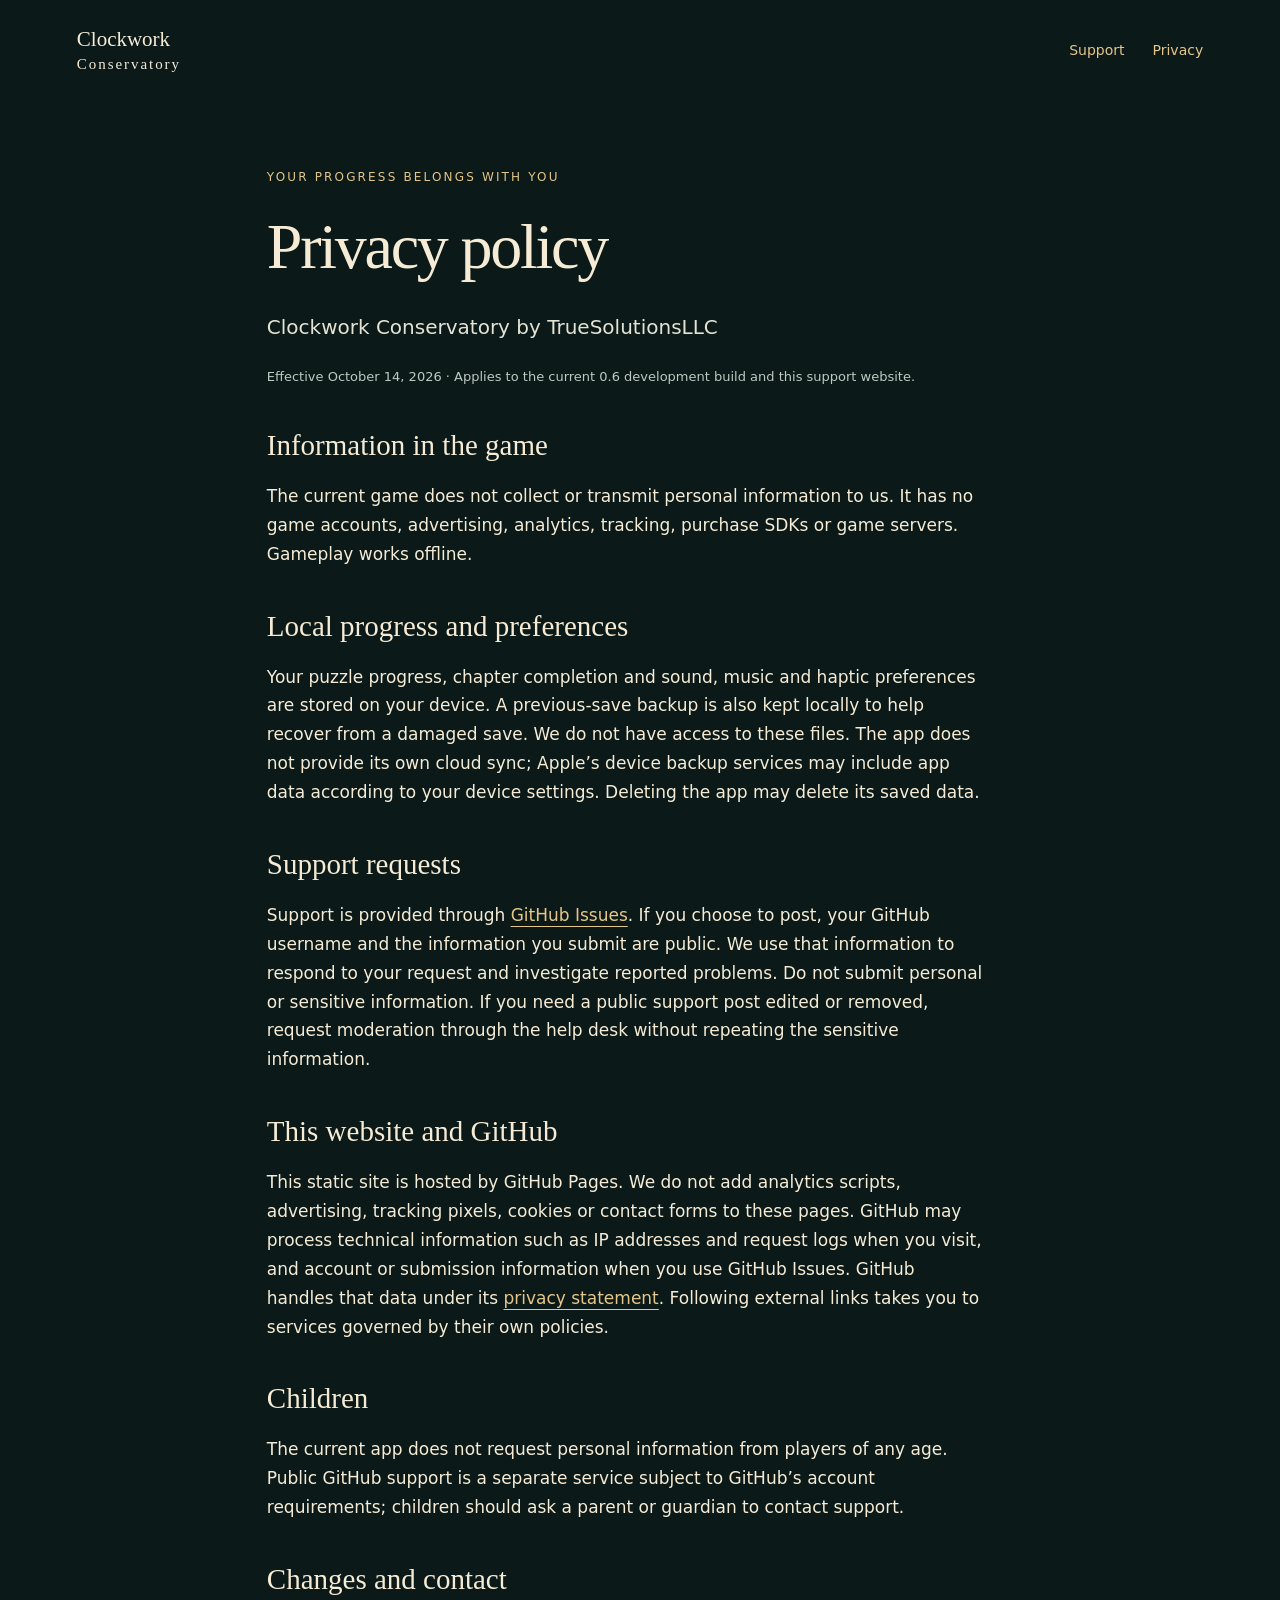
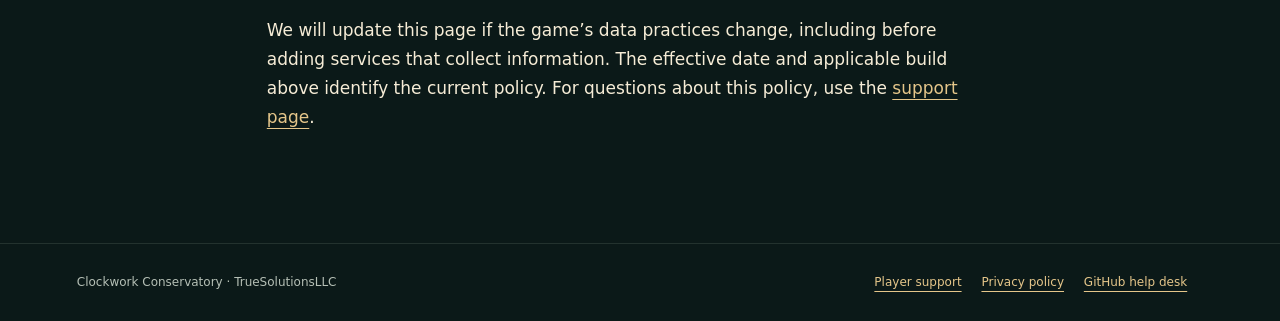
==== docs/privacy.html @ cb11ec89 "Publish Clockwork Conservatory support and privacy website" ====
<!doctype html>
<html lang="en"><head><meta charset="utf-8"><meta name="viewport" content="width=device-width, initial-scale=1"><meta name="description" content="Privacy policy — official Clockwork Conservatory information and player support."><meta name="theme-color" content="#0b1918"><title>Privacy policy | Clockwork Conservatory</title><link rel="canonical" href="https://truesolutionsllc.github.io/clockwork-conservatory-site/privacy.html"><link rel="stylesheet" href="styles.css"></head><body><a class="skip" href="#main">Skip to content</a><header><a class="brand" href="index.html">Clockwork<br><span>Conservatory</span></a><nav aria-label="Main"><a href="support.html">Support</a><a href="privacy.html">Privacy</a></nav></header><main id="main"><section class="page legal"><p class="eyebrow">Your progress belongs with you</p><h1>Privacy policy</h1><p class="intro">Clockwork Conservatory by TrueSolutionsLLC</p><p class="caption">Effective October 14, 2026 · Applies to the current 0.6 development build and this support website.</p><h2>Information in the game</h2><p>The current game does not collect or transmit personal information to us. It has no game accounts, advertising, analytics, tracking, purchase SDKs or game servers. Gameplay works offline.</p><h2>Local progress and preferences</h2><p>Your puzzle progress, chapter completion and sound, music and haptic preferences are stored on your device. A previous-save backup is also kept locally to help recover from a damaged save. We do not have access to these files. The app does not provide its own cloud sync; Apple’s device backup services may include app data according to your device settings. Deleting the app may delete its saved data.</p><h2>Support requests</h2><p>Support is provided through <a href="https://github.com/TrueSolutionsLLC/clockwork-conservatory-site/issues">GitHub Issues</a>. If you choose to post, your GitHub username and the information you submit are public. We use that information to respond to your request and investigate reported problems. Do not submit personal or sensitive information. If you need a public support post edited or removed, request moderation through the help desk without repeating the sensitive information.</p><h2>This website and GitHub</h2><p>This static site is hosted by GitHub Pages. We do not add analytics scripts, advertising, tracking pixels, cookies or contact forms to these pages. GitHub may process technical information such as IP addresses and request logs when you visit, and account or submission information when you use GitHub Issues. GitHub handles that data under its <a href="https://docs.github.com/en/site-policy/privacy-policies/github-general-privacy-statement">privacy statement</a>. Following external links takes you to services governed by their own policies.</p><h2>Children</h2><p>The current app does not request personal information from players of any age. Public GitHub support is a separate service subject to GitHub’s account requirements; children should ask a parent or guardian to contact support.</p><h2>Changes and contact</h2><p>We will update this page if the game’s data practices change, including before adding services that collect information. The effective date and applicable build above identify the current policy. For questions about this policy, use the <a href="support.html">support page</a>.</p></section></main><footer><p>Clockwork Conservatory · TrueSolutionsLLC</p><p><a href="support.html">Player support</a> <a href="privacy.html">Privacy policy</a> <a href="https://github.com/TrueSolutionsLLC/clockwork-conservatory-site/issues">GitHub help desk</a></p></footer></body></html>
---- docs/styles.css ----
*{box-sizing:border-box}html{color-scheme:dark}body{margin:0;background:#0b1918;color:#f6ecd6;font:17px/1.7 system-ui,-apple-system,sans-serif}a{color:#e5c68a;text-underline-offset:5px}a:hover{color:#fff}a:focus-visible,summary:focus-visible{outline:3px solid #f2ca73;outline-offset:6px}header,footer{max-width:1280px;margin:auto;padding:28px 6%;display:flex;align-items:center;justify-content:space-between;gap:24px}.brand{font-family:Georgia,serif;font-size:21px;line-height:1.1;text-decoration:none;color:#f6ecd6}.brand span{font-size:15px;letter-spacing:.13em}nav{display:flex;gap:28px}nav a{font-size:14px;text-decoration:none}.hero{position:relative;min-height:680px;display:flex;align-items:center;isolation:isolate;border-block:1px solid #ad986133}.hero-art{position:absolute;inset:0;z-index:-2;background:url(assets/observatory.jpg) center 45%/cover}.hero:after{content:"";position:absolute;inset:0;z-index:-1;background:linear-gradient(90deg,#071210f5 4%,#071210ce 40%,#07121018 100%)}.hero-copy{width:min(1280px,100%);margin:auto;padding:70px 6%;}.eyebrow{text-transform:uppercase;letter-spacing:.18em;font-size:12px;color:#e2c58a;margin:0 0 24px}h1,h2,h3{font-family:Georgia,serif;font-weight:400;line-height:1.1}h1{font-size:clamp(40px,6vw,76px);letter-spacing:-.035em;margin:0 0 28px}h2{font-size:clamp(28px,3vw,40px);margin:28px 0 20px}h3{font-size:26px;margin:16px 0}p{margin:0 0 22px}.intro{font-size:20px;max-width:580px;color:#e5e3d5}.status,.caption{font-size:13px;color:#bec9c1}.button{display:inline-block;padding:13px 24px;border:1px solid #d4b677;background:#e4c78c;color:#17201a;border-radius:4px;font-weight:650;text-decoration:none}.button:hover{background:#f4dfb7;color:#17201a}.secondary{display:inline-block;margin:14px 20px}.below{max-width:1280px;padding:70px 6%;margin:auto}.cards{display:grid;grid-template-columns:repeat(3,1fr);gap:32px;margin:38px 0}.cards article{border-top:1px solid #ad986155;padding-top:24px}.cards span{font-size:12px;letter-spacing:.1em;color:#d3ba82}.cards p{font-size:16px;color:#ccd3ca}.page{max-width:900px;margin:auto;padding:65px 6% 90px}.page h1{font-size:clamp(40px,6vw,64px)}.page h2{font-size:29px;margin-top:42px}.callout{border:1px solid #7e8c744f;border-radius:12px;background:#152624;padding:28px;margin:40px 0}.callout h2{margin-top:0}.callout .caption{margin:20px 0 0}details{border-bottom:1px solid #81948944;padding:22px 0}summary{cursor:pointer;font-size:18px;font-weight:600}details p{margin:16px 0 0;color:#ccd3ca}.legal p{max-width:720px}footer{border-top:1px solid #81948933;font-size:12px;color:#b5bfb5;flex-wrap:wrap}footer p{margin:0}footer a{margin-right:16px}.skip{position:absolute;left:12px;top:-100px;z-index:9;background:#0b1918;padding:12px}.skip:focus{top:12px}@media(max-width:650px){header{padding:22px 6%}nav{gap:18px}.hero{min-height:650px}.hero-copy{padding-block:65px}.hero:after{background:linear-gradient(90deg,#071210ef,#07121088)}.cards{grid-template-columns:1fr;gap:12px}.below{padding-block:48px}.page{padding-top:40px}.callout{padding:22px}.button{max-width:100%;overflow-wrap:anywhere}footer{align-items:flex-start;flex-direction:column}}
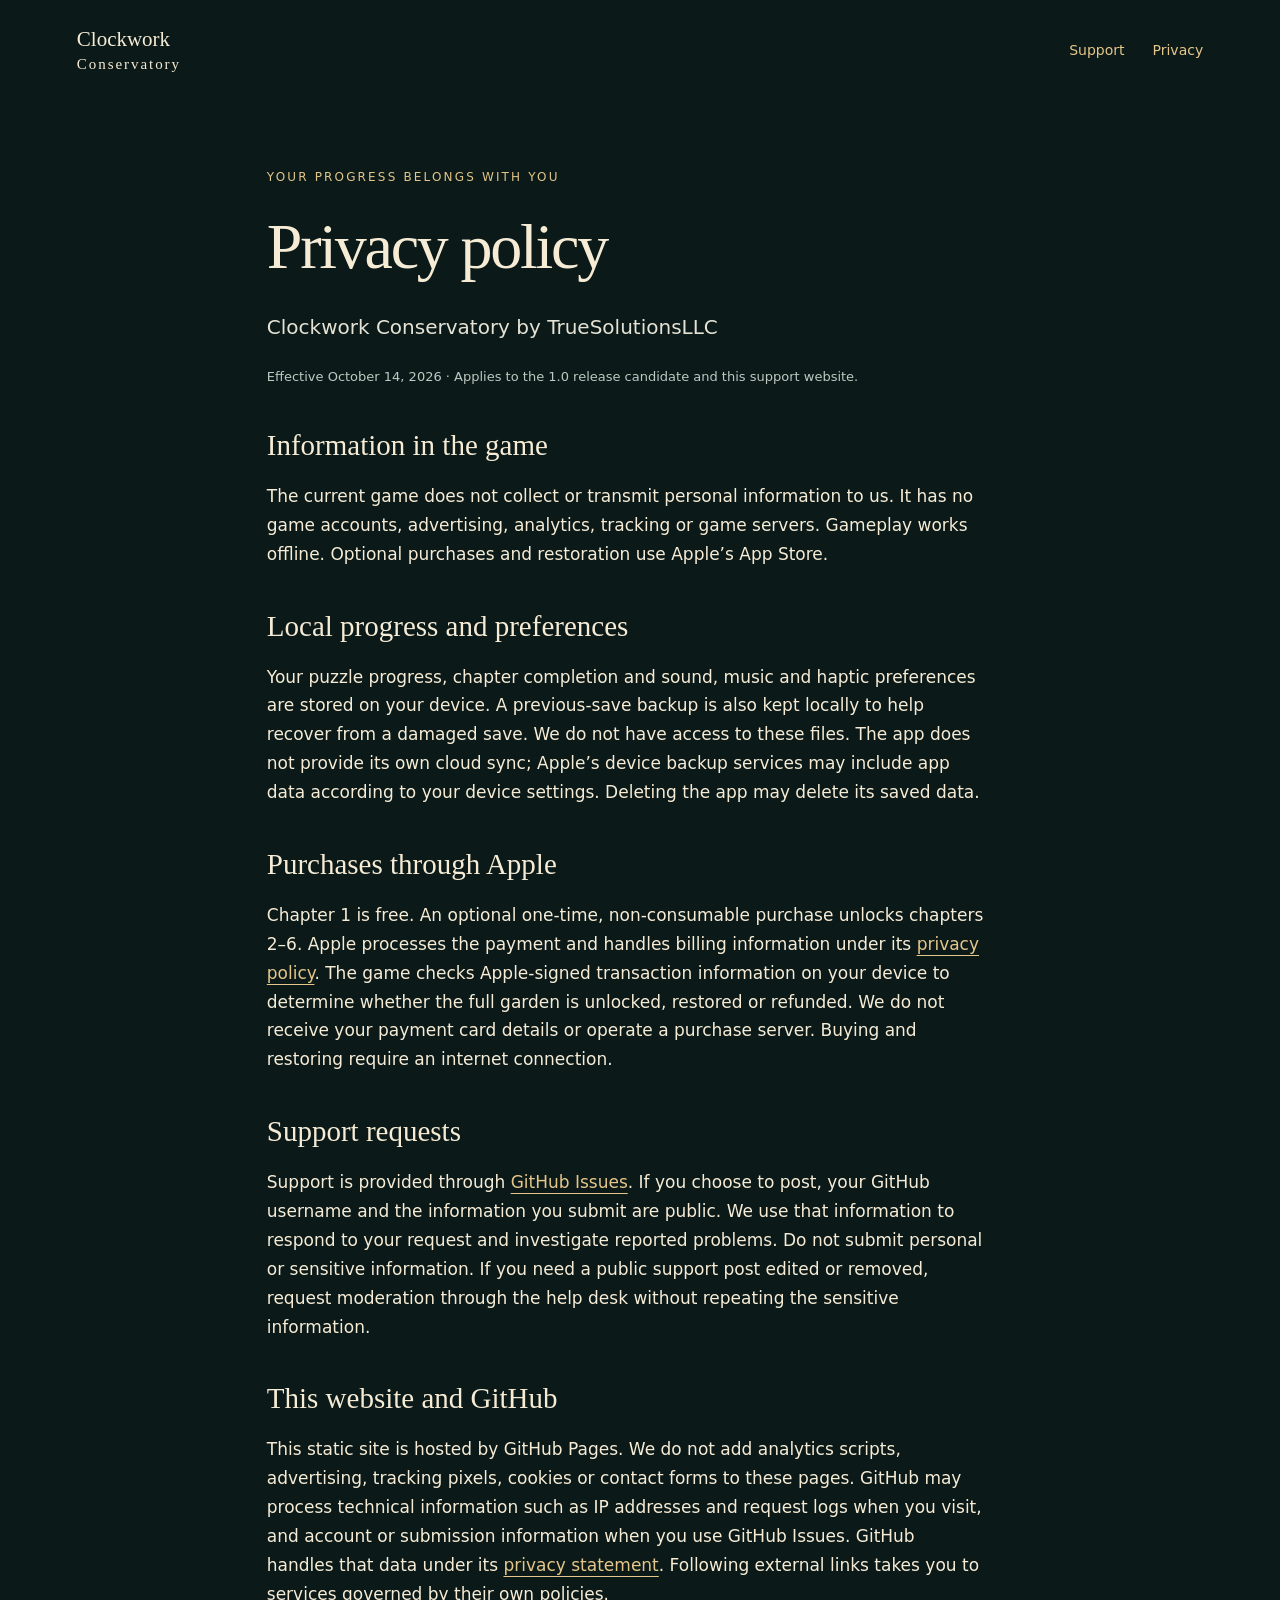
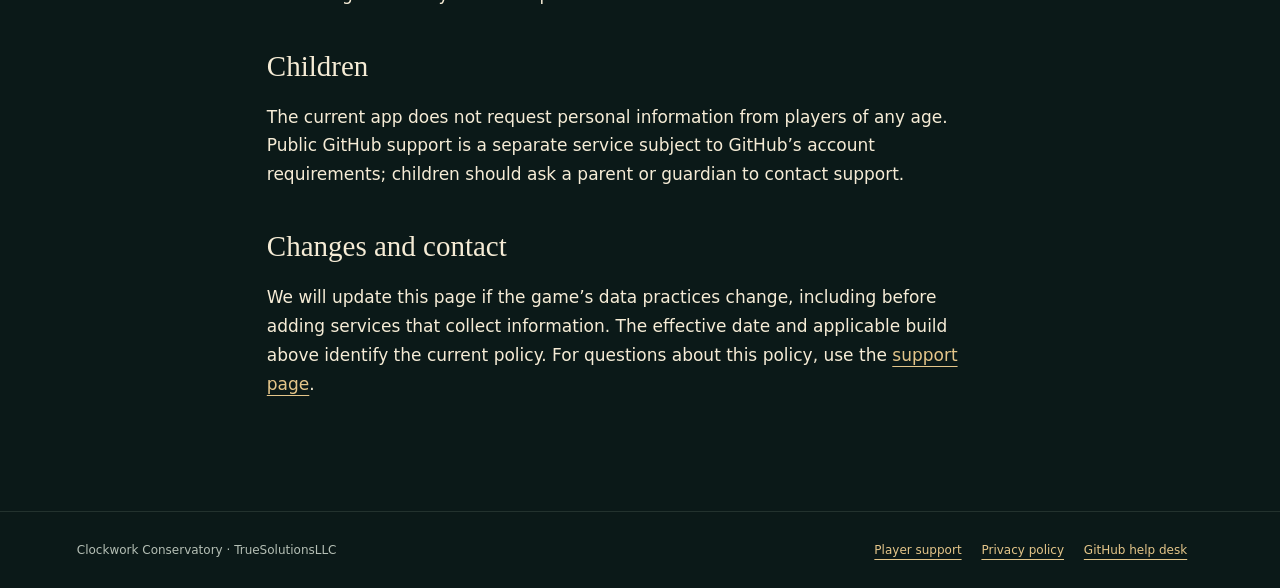
==== commit 7c0c4b36: "Document optional one-time unlock and Apple purchase privacy" ====
--- a/docs/privacy.html
+++ b/docs/privacy.html
@@ -1,2 +1,2 @@
 <!doctype html>
-<html lang="en"><head><meta charset="utf-8"><meta name="viewport" content="width=device-width, initial-scale=1"><meta name="description" content="Privacy policy — official Clockwork Conservatory information and player support."><meta name="theme-color" content="#0b1918"><title>Privacy policy | Clockwork Conservatory</title><link rel="canonical" href="https://truesolutionsllc.github.io/clockwork-conservatory-site/privacy.html"><link rel="stylesheet" href="styles.css"></head><body><a class="skip" href="#main">Skip to content</a><header><a class="brand" href="index.html">Clockwork<br><span>Conservatory</span></a><nav aria-label="Main"><a href="support.html">Support</a><a href="privacy.html">Privacy</a></nav></header><main id="main"><section class="page legal"><p class="eyebrow">Your progress belongs with you</p><h1>Privacy policy</h1><p class="intro">Clockwork Conservatory by TrueSolutionsLLC</p><p class="caption">Effective October 14, 2026 · Applies to the current 0.6 development build and this support website.</p><h2>Information in the game</h2><p>The current game does not collect or transmit personal information to us. It has no game accounts, advertising, analytics, tracking, purchase SDKs or game servers. Gameplay works offline.</p><h2>Local progress and preferences</h2><p>Your puzzle progress, chapter completion and sound, music and haptic preferences are stored on your device. A previous-save backup is also kept locally to help recover from a damaged save. We do not have access to these files. The app does not provide its own cloud sync; Apple’s device backup services may include app data according to your device settings. Deleting the app may delete its saved data.</p><h2>Support requests</h2><p>Support is provided through <a href="https://github.com/TrueSolutionsLLC/clockwork-conservatory-site/issues">GitHub Issues</a>. If you choose to post, your GitHub username and the information you submit are public. We use that information to respond to your request and investigate reported problems. Do not submit personal or sensitive information. If you need a public support post edited or removed, request moderation through the help desk without repeating the sensitive information.</p><h2>This website and GitHub</h2><p>This static site is hosted by GitHub Pages. We do not add analytics scripts, advertising, tracking pixels, cookies or contact forms to these pages. GitHub may process technical information such as IP addresses and request logs when you visit, and account or submission information when you use GitHub Issues. GitHub handles that data under its <a href="https://docs.github.com/en/site-policy/privacy-policies/github-general-privacy-statement">privacy statement</a>. Following external links takes you to services governed by their own policies.</p><h2>Children</h2><p>The current app does not request personal information from players of any age. Public GitHub support is a separate service subject to GitHub’s account requirements; children should ask a parent or guardian to contact support.</p><h2>Changes and contact</h2><p>We will update this page if the game’s data practices change, including before adding services that collect information. The effective date and applicable build above identify the current policy. For questions about this policy, use the <a href="support.html">support page</a>.</p></section></main><footer><p>Clockwork Conservatory · TrueSolutionsLLC</p><p><a href="support.html">Player support</a> <a href="privacy.html">Privacy policy</a> <a href="https://github.com/TrueSolutionsLLC/clockwork-conservatory-site/issues">GitHub help desk</a></p></footer></body></html>+<html lang="en"><head><meta charset="utf-8"><meta name="viewport" content="width=device-width, initial-scale=1"><meta name="description" content="Privacy policy — official Clockwork Conservatory information and player support."><meta name="theme-color" content="#0b1918"><title>Privacy policy | Clockwork Conservatory</title><link rel="canonical" href="https://truesolutionsllc.github.io/clockwork-conservatory-site/privacy.html"><link rel="stylesheet" href="styles.css"></head><body><a class="skip" href="#main">Skip to content</a><header><a class="brand" href="index.html">Clockwork<br><span>Conservatory</span></a><nav aria-label="Main"><a href="support.html">Support</a><a href="privacy.html">Privacy</a></nav></header><main id="main"><section class="page legal"><p class="eyebrow">Your progress belongs with you</p><h1>Privacy policy</h1><p class="intro">Clockwork Conservatory by TrueSolutionsLLC</p><p class="caption">Effective October 14, 2026 · Applies to the 1.0 release candidate and this support website.</p><h2>Information in the game</h2><p>The current game does not collect or transmit personal information to us. It has no game accounts, advertising, analytics, tracking or game servers. Gameplay works offline. Optional purchases and restoration use Apple’s App Store.</p><h2>Local progress and preferences</h2><p>Your puzzle progress, chapter completion and sound, music and haptic preferences are stored on your device. A previous-save backup is also kept locally to help recover from a damaged save. We do not have access to these files. The app does not provide its own cloud sync; Apple’s device backup services may include app data according to your device settings. Deleting the app may delete its saved data.</p><h2>Purchases through Apple</h2><p>Chapter 1 is free. An optional one-time, non-consumable purchase unlocks chapters 2–6. Apple processes the payment and handles billing information under its <a href="https://www.apple.com/legal/privacy/">privacy policy</a>. The game checks Apple-signed transaction information on your device to determine whether the full garden is unlocked, restored or refunded. We do not receive your payment card details or operate a purchase server. Buying and restoring require an internet connection.</p><h2>Support requests</h2><p>Support is provided through <a href="https://github.com/TrueSolutionsLLC/clockwork-conservatory-site/issues">GitHub Issues</a>. If you choose to post, your GitHub username and the information you submit are public. We use that information to respond to your request and investigate reported problems. Do not submit personal or sensitive information. If you need a public support post edited or removed, request moderation through the help desk without repeating the sensitive information.</p><h2>This website and GitHub</h2><p>This static site is hosted by GitHub Pages. We do not add analytics scripts, advertising, tracking pixels, cookies or contact forms to these pages. GitHub may process technical information such as IP addresses and request logs when you visit, and account or submission information when you use GitHub Issues. GitHub handles that data under its <a href="https://docs.github.com/en/site-policy/privacy-policies/github-general-privacy-statement">privacy statement</a>. Following external links takes you to services governed by their own policies.</p><h2>Children</h2><p>The current app does not request personal information from players of any age. Public GitHub support is a separate service subject to GitHub’s account requirements; children should ask a parent or guardian to contact support.</p><h2>Changes and contact</h2><p>We will update this page if the game’s data practices change, including before adding services that collect information. The effective date and applicable build above identify the current policy. For questions about this policy, use the <a href="support.html">support page</a>.</p></section></main><footer><p>Clockwork Conservatory · TrueSolutionsLLC</p><p><a href="support.html">Player support</a> <a href="privacy.html">Privacy policy</a> <a href="https://github.com/TrueSolutionsLLC/clockwork-conservatory-site/issues">GitHub help desk</a></p></footer></body></html>
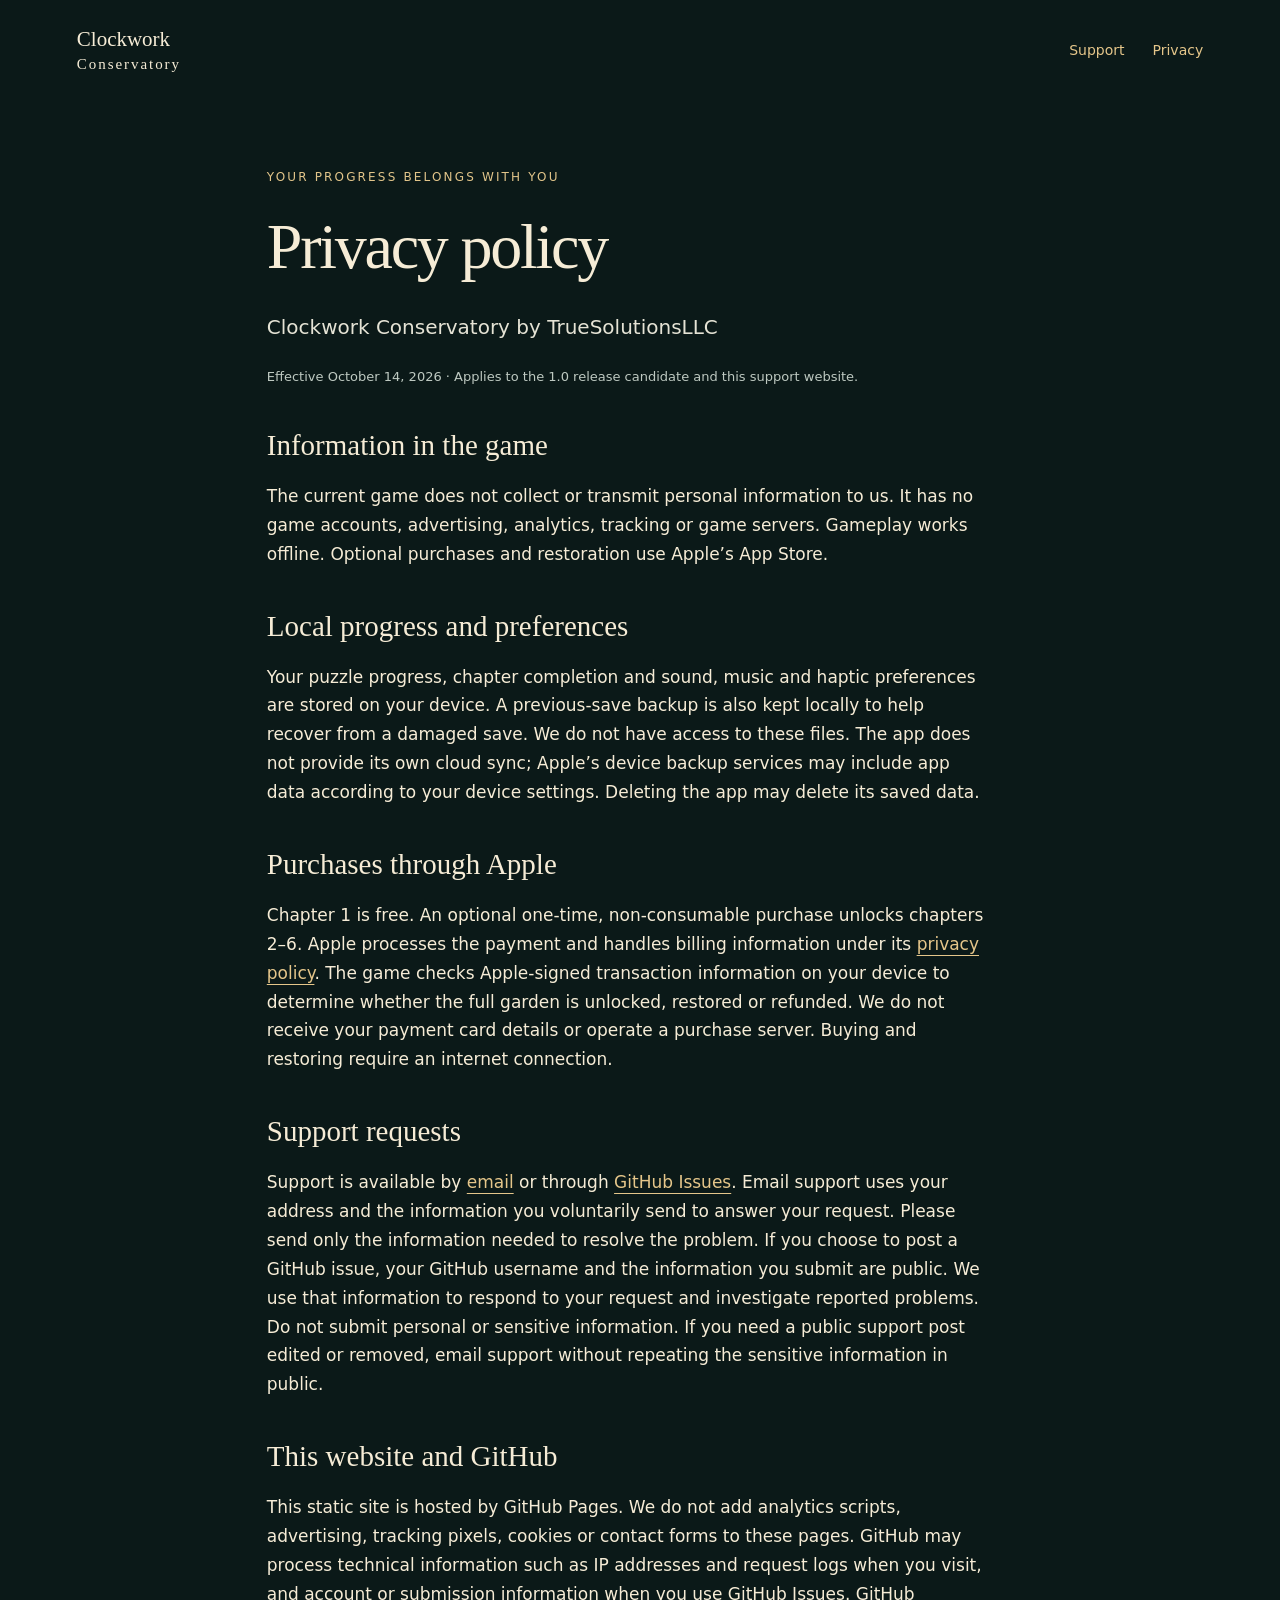
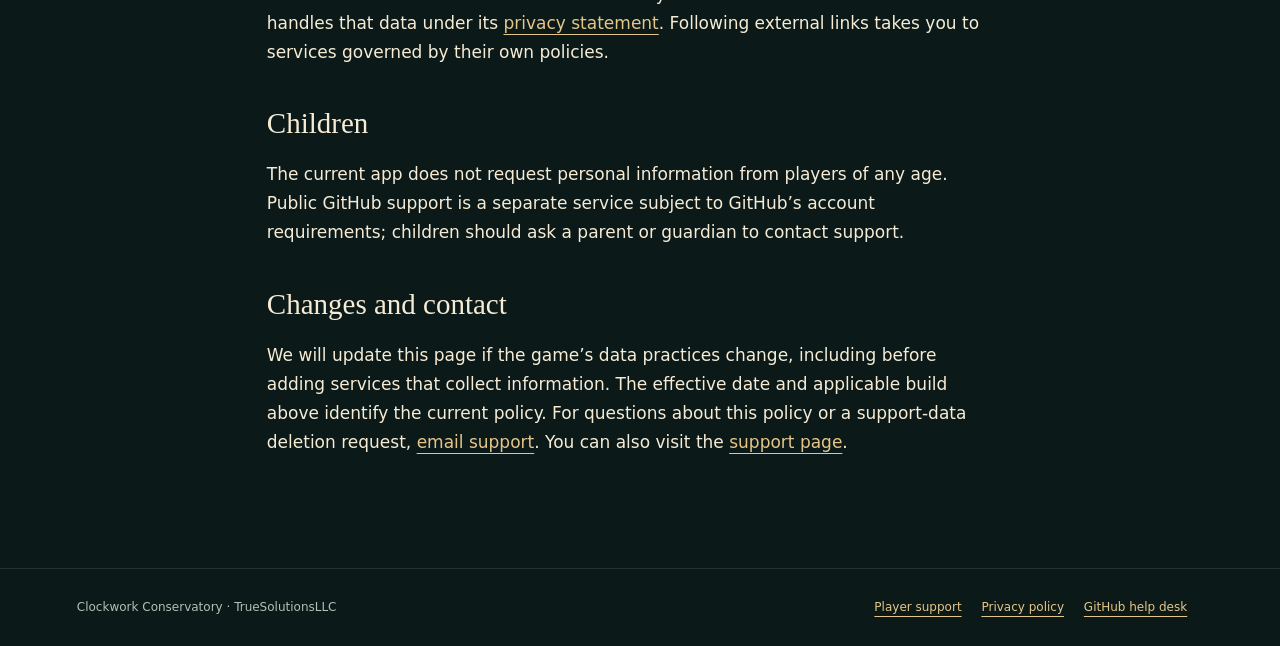
==== commit 2fdddbc9: "Add established support inbox as a private player contact" ====
--- a/docs/privacy.html
+++ b/docs/privacy.html
@@ -1,2 +1,2 @@
 <!doctype html>
-<html lang="en"><head><meta charset="utf-8"><meta name="viewport" content="width=device-width, initial-scale=1"><meta name="description" content="Privacy policy — official Clockwork Conservatory information and player support."><meta name="theme-color" content="#0b1918"><title>Privacy policy | Clockwork Conservatory</title><link rel="canonical" href="https://truesolutionsllc.github.io/clockwork-conservatory-site/privacy.html"><link rel="stylesheet" href="styles.css"></head><body><a class="skip" href="#main">Skip to content</a><header><a class="brand" href="index.html">Clockwork<br><span>Conservatory</span></a><nav aria-label="Main"><a href="support.html">Support</a><a href="privacy.html">Privacy</a></nav></header><main id="main"><section class="page legal"><p class="eyebrow">Your progress belongs with you</p><h1>Privacy policy</h1><p class="intro">Clockwork Conservatory by TrueSolutionsLLC</p><p class="caption">Effective October 14, 2026 · Applies to the 1.0 release candidate and this support website.</p><h2>Information in the game</h2><p>The current game does not collect or transmit personal information to us. It has no game accounts, advertising, analytics, tracking or game servers. Gameplay works offline. Optional purchases and restoration use Apple’s App Store.</p><h2>Local progress and preferences</h2><p>Your puzzle progress, chapter completion and sound, music and haptic preferences are stored on your device. A previous-save backup is also kept locally to help recover from a damaged save. We do not have access to these files. The app does not provide its own cloud sync; Apple’s device backup services may include app data according to your device settings. Deleting the app may delete its saved data.</p><h2>Purchases through Apple</h2><p>Chapter 1 is free. An optional one-time, non-consumable purchase unlocks chapters 2–6. Apple processes the payment and handles billing information under its <a href="https://www.apple.com/legal/privacy/">privacy policy</a>. The game checks Apple-signed transaction information on your device to determine whether the full garden is unlocked, restored or refunded. We do not receive your payment card details or operate a purchase server. Buying and restoring require an internet connection.</p><h2>Support requests</h2><p>Support is provided through <a href="https://github.com/TrueSolutionsLLC/clockwork-conservatory-site/issues">GitHub Issues</a>. If you choose to post, your GitHub username and the information you submit are public. We use that information to respond to your request and investigate reported problems. Do not submit personal or sensitive information. If you need a public support post edited or removed, request moderation through the help desk without repeating the sensitive information.</p><h2>This website and GitHub</h2><p>This static site is hosted by GitHub Pages. We do not add analytics scripts, advertising, tracking pixels, cookies or contact forms to these pages. GitHub may process technical information such as IP addresses and request logs when you visit, and account or submission information when you use GitHub Issues. GitHub handles that data under its <a href="https://docs.github.com/en/site-policy/privacy-policies/github-general-privacy-statement">privacy statement</a>. Following external links takes you to services governed by their own policies.</p><h2>Children</h2><p>The current app does not request personal information from players of any age. Public GitHub support is a separate service subject to GitHub’s account requirements; children should ask a parent or guardian to contact support.</p><h2>Changes and contact</h2><p>We will update this page if the game’s data practices change, including before adding services that collect information. The effective date and applicable build above identify the current policy. For questions about this policy, use the <a href="support.html">support page</a>.</p></section></main><footer><p>Clockwork Conservatory · TrueSolutionsLLC</p><p><a href="support.html">Player support</a> <a href="privacy.html">Privacy policy</a> <a href="https://github.com/TrueSolutionsLLC/clockwork-conservatory-site/issues">GitHub help desk</a></p></footer></body></html>+<html lang="en"><head><meta charset="utf-8"><meta name="viewport" content="width=device-width, initial-scale=1"><meta name="description" content="Privacy policy — official Clockwork Conservatory information and player support."><meta name="theme-color" content="#0b1918"><title>Privacy policy | Clockwork Conservatory</title><link rel="canonical" href="https://truesolutionsllc.github.io/clockwork-conservatory-site/privacy.html"><link rel="stylesheet" href="styles.css"></head><body><a class="skip" href="#main">Skip to content</a><header><a class="brand" href="index.html">Clockwork<br><span>Conservatory</span></a><nav aria-label="Main"><a href="support.html">Support</a><a href="privacy.html">Privacy</a></nav></header><main id="main"><section class="page legal"><p class="eyebrow">Your progress belongs with you</p><h1>Privacy policy</h1><p class="intro">Clockwork Conservatory by TrueSolutionsLLC</p><p class="caption">Effective October 14, 2026 · Applies to the 1.0 release candidate and this support website.</p><h2>Information in the game</h2><p>The current game does not collect or transmit personal information to us. It has no game accounts, advertising, analytics, tracking or game servers. Gameplay works offline. Optional purchases and restoration use Apple’s App Store.</p><h2>Local progress and preferences</h2><p>Your puzzle progress, chapter completion and sound, music and haptic preferences are stored on your device. A previous-save backup is also kept locally to help recover from a damaged save. We do not have access to these files. The app does not provide its own cloud sync; Apple’s device backup services may include app data according to your device settings. Deleting the app may delete its saved data.</p><h2>Purchases through Apple</h2><p>Chapter 1 is free. An optional one-time, non-consumable purchase unlocks chapters 2–6. Apple processes the payment and handles billing information under its <a href="https://www.apple.com/legal/privacy/">privacy policy</a>. The game checks Apple-signed transaction information on your device to determine whether the full garden is unlocked, restored or refunded. We do not receive your payment card details or operate a purchase server. Buying and restoring require an internet connection.</p><h2>Support requests</h2><p>Support is available by <a href="mailto:computerhelperstl@gmail.com">email</a> or through <a href="https://github.com/TrueSolutionsLLC/clockwork-conservatory-site/issues">GitHub Issues</a>. Email support uses your address and the information you voluntarily send to answer your request. Please send only the information needed to resolve the problem. If you choose to post a GitHub issue, your GitHub username and the information you submit are public. We use that information to respond to your request and investigate reported problems. Do not submit personal or sensitive information. If you need a public support post edited or removed, email support without repeating the sensitive information in public.</p><h2>This website and GitHub</h2><p>This static site is hosted by GitHub Pages. We do not add analytics scripts, advertising, tracking pixels, cookies or contact forms to these pages. GitHub may process technical information such as IP addresses and request logs when you visit, and account or submission information when you use GitHub Issues. GitHub handles that data under its <a href="https://docs.github.com/en/site-policy/privacy-policies/github-general-privacy-statement">privacy statement</a>. Following external links takes you to services governed by their own policies.</p><h2>Children</h2><p>The current app does not request personal information from players of any age. Public GitHub support is a separate service subject to GitHub’s account requirements; children should ask a parent or guardian to contact support.</p><h2>Changes and contact</h2><p>We will update this page if the game’s data practices change, including before adding services that collect information. The effective date and applicable build above identify the current policy. For questions about this policy or a support-data deletion request, <a href="mailto:computerhelperstl@gmail.com">email support</a>. You can also visit the <a href="support.html">support page</a>.</p></section></main><footer><p>Clockwork Conservatory · TrueSolutionsLLC</p><p><a href="support.html">Player support</a> <a href="privacy.html">Privacy policy</a> <a href="https://github.com/TrueSolutionsLLC/clockwork-conservatory-site/issues">GitHub help desk</a></p></footer></body></html>
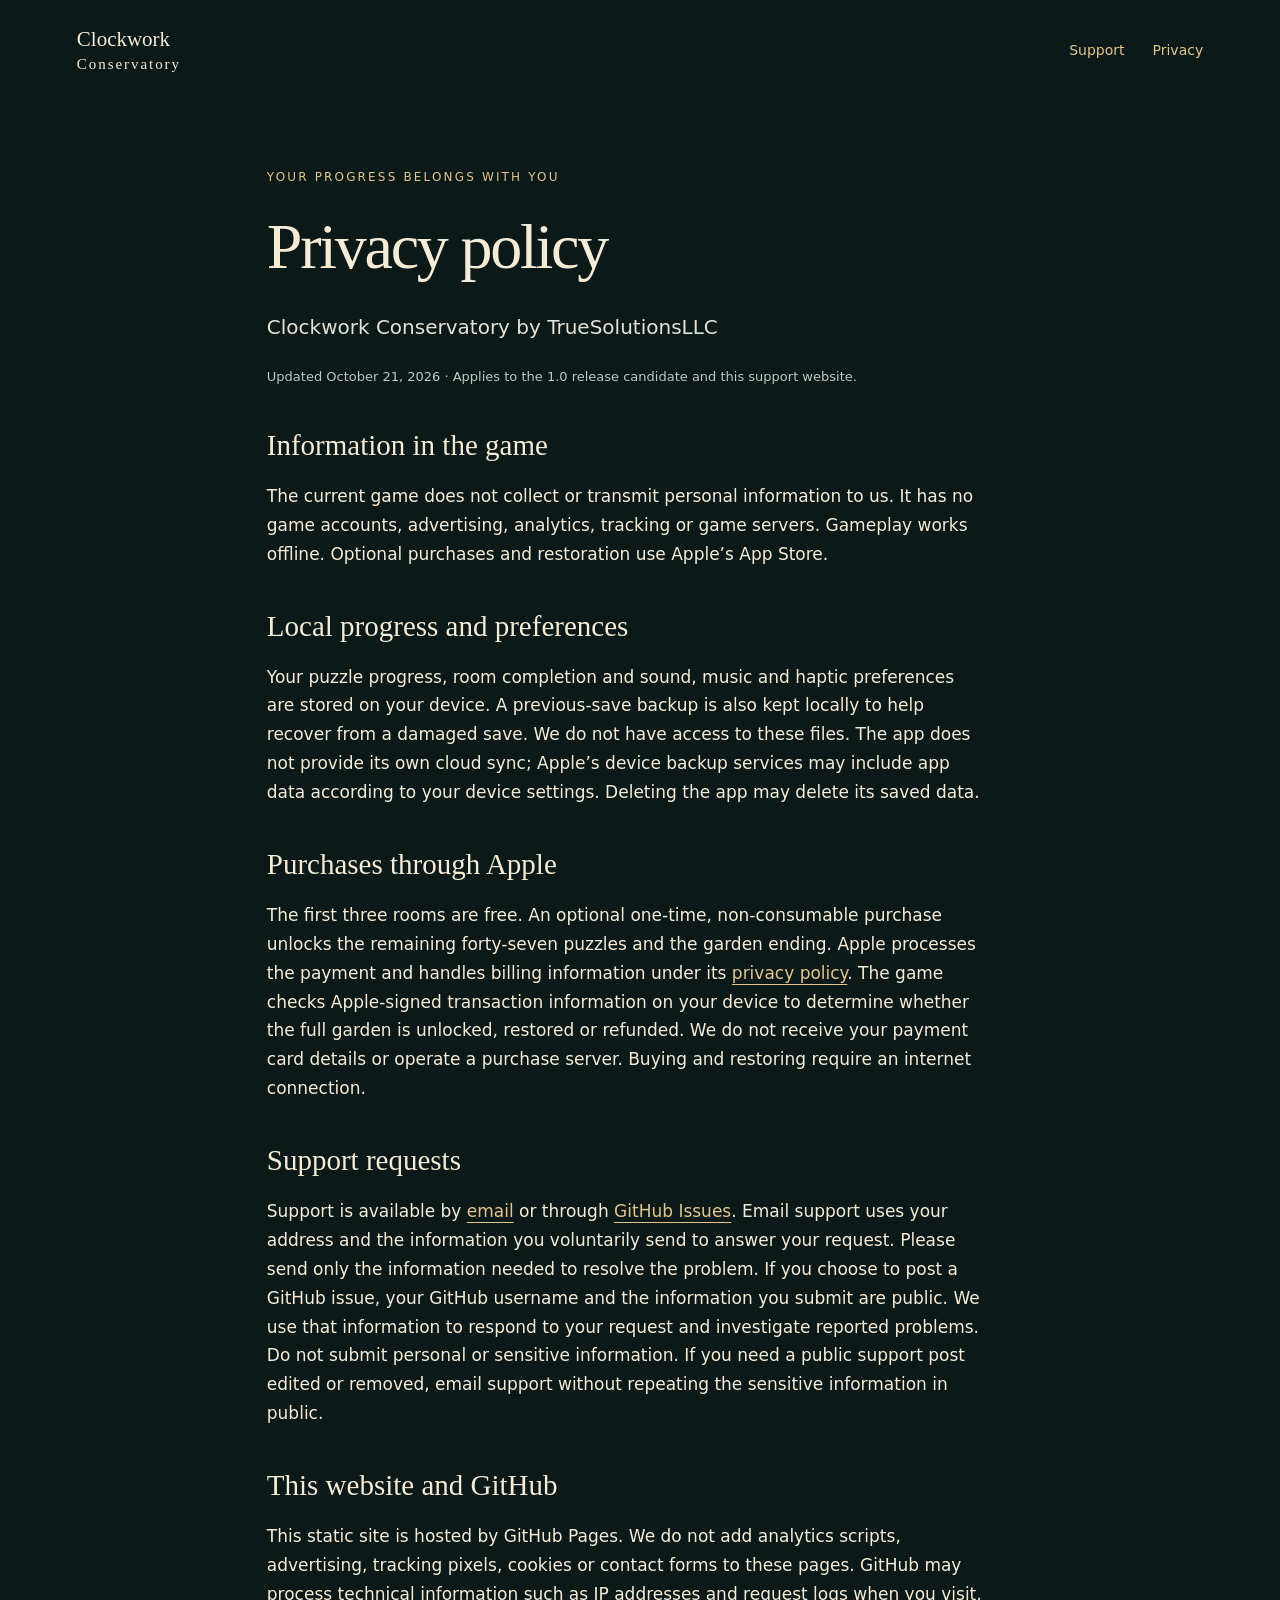
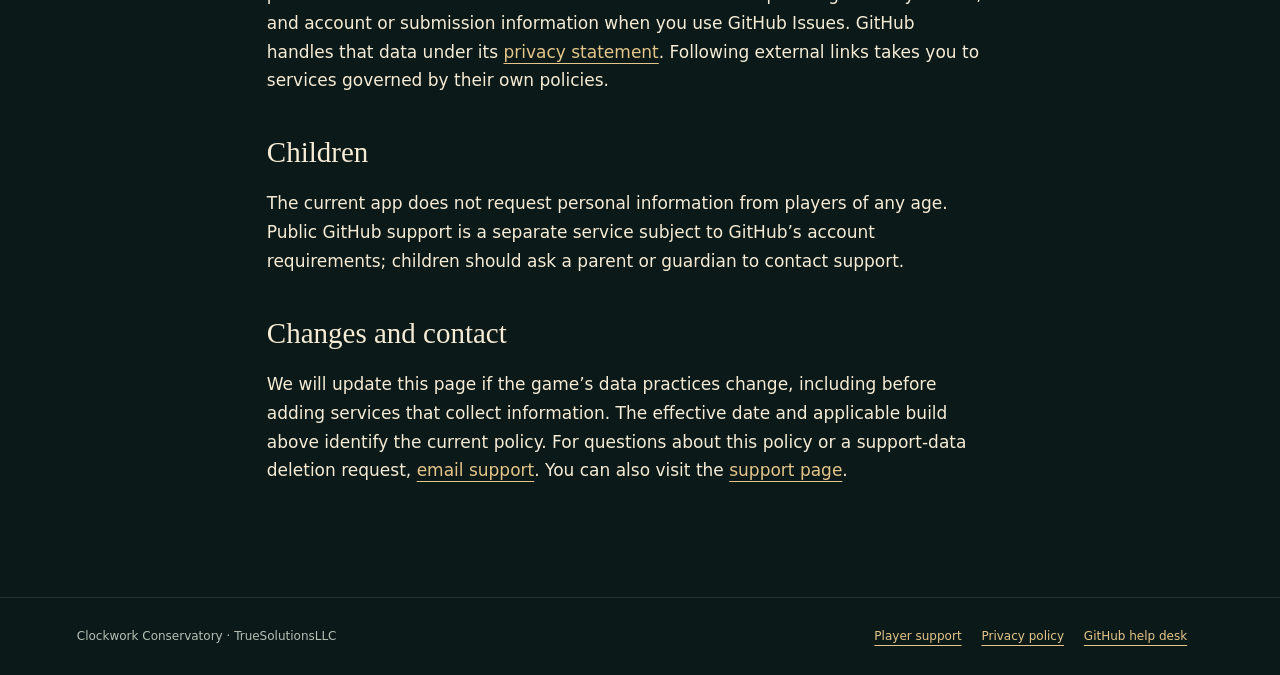
==== commit 7b007002: "Align support pages with the fifty-puzzle Unity adventure" ====
--- a/docs/privacy.html
+++ b/docs/privacy.html
@@ -1,2 +1,2 @@
 <!doctype html>
-<html lang="en"><head><meta charset="utf-8"><meta name="viewport" content="width=device-width, initial-scale=1"><meta name="description" content="Privacy policy — official Clockwork Conservatory information and player support."><meta name="theme-color" content="#0b1918"><title>Privacy policy | Clockwork Conservatory</title><link rel="canonical" href="https://truesolutionsllc.github.io/clockwork-conservatory-site/privacy.html"><link rel="stylesheet" href="styles.css"></head><body><a class="skip" href="#main">Skip to content</a><header><a class="brand" href="index.html">Clockwork<br><span>Conservatory</span></a><nav aria-label="Main"><a href="support.html">Support</a><a href="privacy.html">Privacy</a></nav></header><main id="main"><section class="page legal"><p class="eyebrow">Your progress belongs with you</p><h1>Privacy policy</h1><p class="intro">Clockwork Conservatory by TrueSolutionsLLC</p><p class="caption">Effective October 14, 2026 · Applies to the 1.0 release candidate and this support website.</p><h2>Information in the game</h2><p>The current game does not collect or transmit personal information to us. It has no game accounts, advertising, analytics, tracking or game servers. Gameplay works offline. Optional purchases and restoration use Apple’s App Store.</p><h2>Local progress and preferences</h2><p>Your puzzle progress, chapter completion and sound, music and haptic preferences are stored on your device. A previous-save backup is also kept locally to help recover from a damaged save. We do not have access to these files. The app does not provide its own cloud sync; Apple’s device backup services may include app data according to your device settings. Deleting the app may delete its saved data.</p><h2>Purchases through Apple</h2><p>Chapter 1 is free. An optional one-time, non-consumable purchase unlocks chapters 2–6. Apple processes the payment and handles billing information under its <a href="https://www.apple.com/legal/privacy/">privacy policy</a>. The game checks Apple-signed transaction information on your device to determine whether the full garden is unlocked, restored or refunded. We do not receive your payment card details or operate a purchase server. Buying and restoring require an internet connection.</p><h2>Support requests</h2><p>Support is available by <a href="mailto:computerhelperstl@gmail.com">email</a> or through <a href="https://github.com/TrueSolutionsLLC/clockwork-conservatory-site/issues">GitHub Issues</a>. Email support uses your address and the information you voluntarily send to answer your request. Please send only the information needed to resolve the problem. If you choose to post a GitHub issue, your GitHub username and the information you submit are public. We use that information to respond to your request and investigate reported problems. Do not submit personal or sensitive information. If you need a public support post edited or removed, email support without repeating the sensitive information in public.</p><h2>This website and GitHub</h2><p>This static site is hosted by GitHub Pages. We do not add analytics scripts, advertising, tracking pixels, cookies or contact forms to these pages. GitHub may process technical information such as IP addresses and request logs when you visit, and account or submission information when you use GitHub Issues. GitHub handles that data under its <a href="https://docs.github.com/en/site-policy/privacy-policies/github-general-privacy-statement">privacy statement</a>. Following external links takes you to services governed by their own policies.</p><h2>Children</h2><p>The current app does not request personal information from players of any age. Public GitHub support is a separate service subject to GitHub’s account requirements; children should ask a parent or guardian to contact support.</p><h2>Changes and contact</h2><p>We will update this page if the game’s data practices change, including before adding services that collect information. The effective date and applicable build above identify the current policy. For questions about this policy or a support-data deletion request, <a href="mailto:computerhelperstl@gmail.com">email support</a>. You can also visit the <a href="support.html">support page</a>.</p></section></main><footer><p>Clockwork Conservatory · TrueSolutionsLLC</p><p><a href="support.html">Player support</a> <a href="privacy.html">Privacy policy</a> <a href="https://github.com/TrueSolutionsLLC/clockwork-conservatory-site/issues">GitHub help desk</a></p></footer></body></html>+<html lang="en"><head><meta charset="utf-8"><meta name="viewport" content="width=device-width, initial-scale=1"><meta name="description" content="Privacy policy — official Clockwork Conservatory information and player support."><meta name="theme-color" content="#0b1918"><title>Privacy policy | Clockwork Conservatory</title><link rel="canonical" href="https://truesolutionsllc.github.io/clockwork-conservatory-site/privacy.html"><link rel="stylesheet" href="styles.css"></head><body><a class="skip" href="#main">Skip to content</a><header><a class="brand" href="index.html">Clockwork<br><span>Conservatory</span></a><nav aria-label="Main"><a href="support.html">Support</a><a href="privacy.html">Privacy</a></nav></header><main id="main"><section class="page legal"><p class="eyebrow">Your progress belongs with you</p><h1>Privacy policy</h1><p class="intro">Clockwork Conservatory by TrueSolutionsLLC</p><p class="caption">Updated October 21, 2026 · Applies to the 1.0 release candidate and this support website.</p><h2>Information in the game</h2><p>The current game does not collect or transmit personal information to us. It has no game accounts, advertising, analytics, tracking or game servers. Gameplay works offline. Optional purchases and restoration use Apple’s App Store.</p><h2>Local progress and preferences</h2><p>Your puzzle progress, room completion and sound, music and haptic preferences are stored on your device. A previous-save backup is also kept locally to help recover from a damaged save. We do not have access to these files. The app does not provide its own cloud sync; Apple’s device backup services may include app data according to your device settings. Deleting the app may delete its saved data.</p><h2>Purchases through Apple</h2><p>The first three rooms are free. An optional one-time, non-consumable purchase unlocks the remaining forty-seven puzzles and the garden ending. Apple processes the payment and handles billing information under its <a href="https://www.apple.com/legal/privacy/">privacy policy</a>. The game checks Apple-signed transaction information on your device to determine whether the full garden is unlocked, restored or refunded. We do not receive your payment card details or operate a purchase server. Buying and restoring require an internet connection.</p><h2>Support requests</h2><p>Support is available by <a href="mailto:computerhelperstl@gmail.com">email</a> or through <a href="https://github.com/TrueSolutionsLLC/clockwork-conservatory-site/issues">GitHub Issues</a>. Email support uses your address and the information you voluntarily send to answer your request. Please send only the information needed to resolve the problem. If you choose to post a GitHub issue, your GitHub username and the information you submit are public. We use that information to respond to your request and investigate reported problems. Do not submit personal or sensitive information. If you need a public support post edited or removed, email support without repeating the sensitive information in public.</p><h2>This website and GitHub</h2><p>This static site is hosted by GitHub Pages. We do not add analytics scripts, advertising, tracking pixels, cookies or contact forms to these pages. GitHub may process technical information such as IP addresses and request logs when you visit, and account or submission information when you use GitHub Issues. GitHub handles that data under its <a href="https://docs.github.com/en/site-policy/privacy-policies/github-general-privacy-statement">privacy statement</a>. Following external links takes you to services governed by their own policies.</p><h2>Children</h2><p>The current app does not request personal information from players of any age. Public GitHub support is a separate service subject to GitHub’s account requirements; children should ask a parent or guardian to contact support.</p><h2>Changes and contact</h2><p>We will update this page if the game’s data practices change, including before adding services that collect information. The effective date and applicable build above identify the current policy. For questions about this policy or a support-data deletion request, <a href="mailto:computerhelperstl@gmail.com">email support</a>. You can also visit the <a href="support.html">support page</a>.</p></section></main><footer><p>Clockwork Conservatory · TrueSolutionsLLC</p><p><a href="support.html">Player support</a> <a href="privacy.html">Privacy policy</a> <a href="https://github.com/TrueSolutionsLLC/clockwork-conservatory-site/issues">GitHub help desk</a></p></footer></body></html>
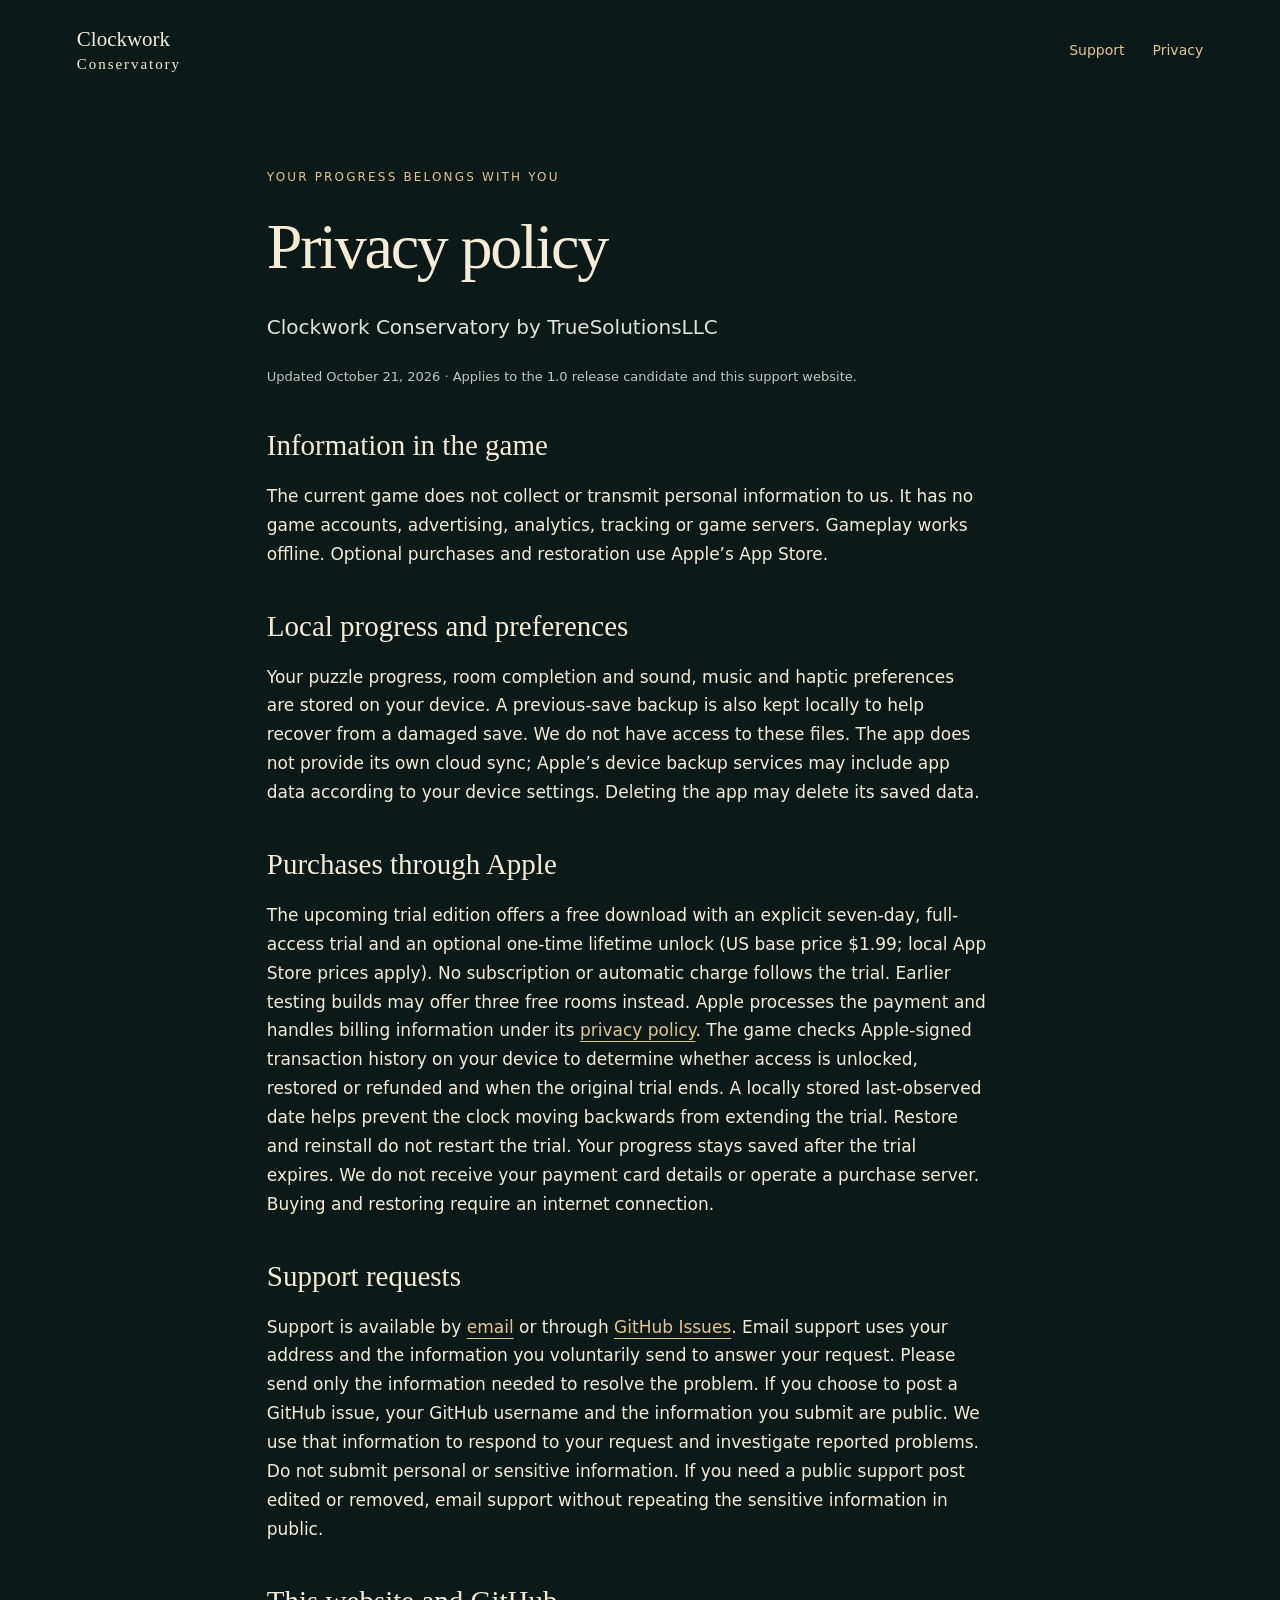
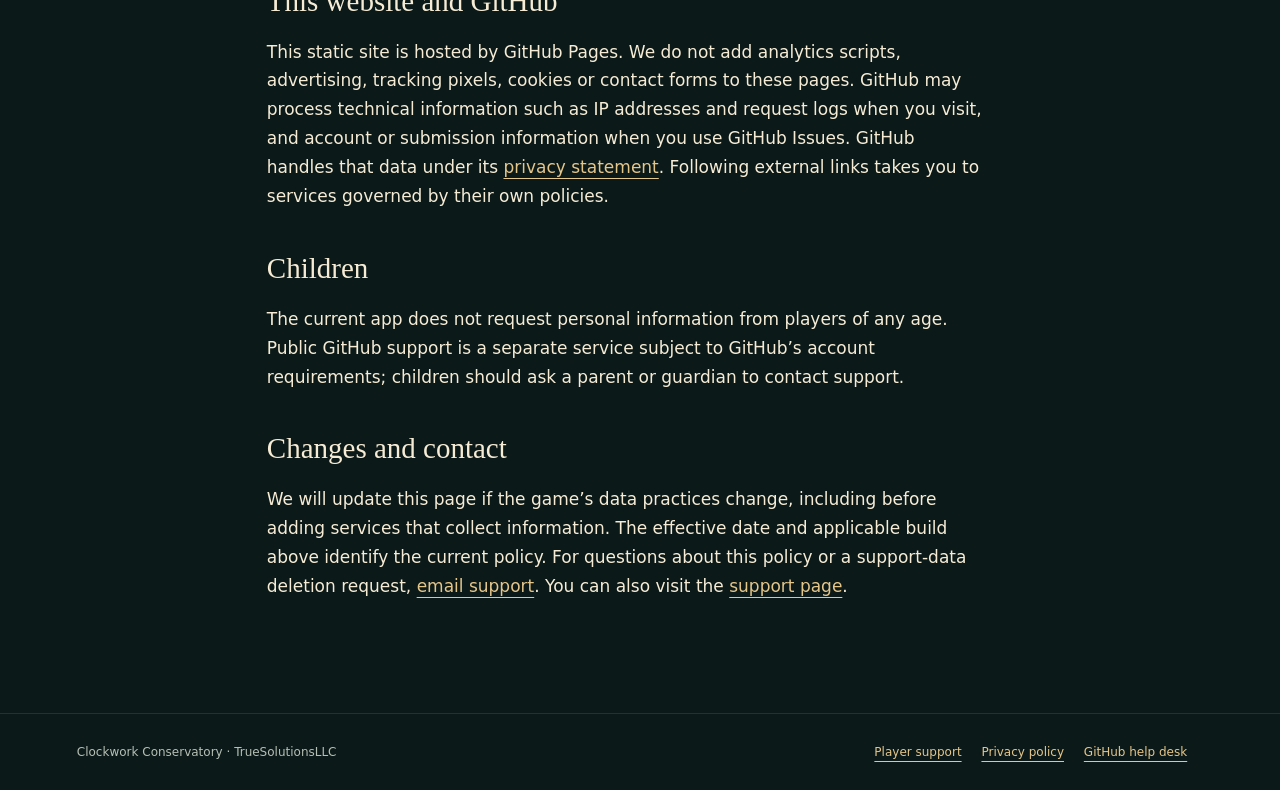
==== commit 33c5265e: "Document seven-day trial and lifetime pricing" ====
--- a/docs/privacy.html
+++ b/docs/privacy.html
@@ -1,2 +1,2 @@
 <!doctype html>
-<html lang="en"><head><meta charset="utf-8"><meta name="viewport" content="width=device-width, initial-scale=1"><meta name="description" content="Privacy policy — official Clockwork Conservatory information and player support."><meta name="theme-color" content="#0b1918"><title>Privacy policy | Clockwork Conservatory</title><link rel="canonical" href="https://truesolutionsllc.github.io/clockwork-conservatory-site/privacy.html"><link rel="stylesheet" href="styles.css"></head><body><a class="skip" href="#main">Skip to content</a><header><a class="brand" href="index.html">Clockwork<br><span>Conservatory</span></a><nav aria-label="Main"><a href="support.html">Support</a><a href="privacy.html">Privacy</a></nav></header><main id="main"><section class="page legal"><p class="eyebrow">Your progress belongs with you</p><h1>Privacy policy</h1><p class="intro">Clockwork Conservatory by TrueSolutionsLLC</p><p class="caption">Updated October 21, 2026 · Applies to the 1.0 release candidate and this support website.</p><h2>Information in the game</h2><p>The current game does not collect or transmit personal information to us. It has no game accounts, advertising, analytics, tracking or game servers. Gameplay works offline. Optional purchases and restoration use Apple’s App Store.</p><h2>Local progress and preferences</h2><p>Your puzzle progress, room completion and sound, music and haptic preferences are stored on your device. A previous-save backup is also kept locally to help recover from a damaged save. We do not have access to these files. The app does not provide its own cloud sync; Apple’s device backup services may include app data according to your device settings. Deleting the app may delete its saved data.</p><h2>Purchases through Apple</h2><p>The first three rooms are free. An optional one-time, non-consumable purchase unlocks the remaining forty-seven puzzles and the garden ending. Apple processes the payment and handles billing information under its <a href="https://www.apple.com/legal/privacy/">privacy policy</a>. The game checks Apple-signed transaction information on your device to determine whether the full garden is unlocked, restored or refunded. We do not receive your payment card details or operate a purchase server. Buying and restoring require an internet connection.</p><h2>Support requests</h2><p>Support is available by <a href="mailto:computerhelperstl@gmail.com">email</a> or through <a href="https://github.com/TrueSolutionsLLC/clockwork-conservatory-site/issues">GitHub Issues</a>. Email support uses your address and the information you voluntarily send to answer your request. Please send only the information needed to resolve the problem. If you choose to post a GitHub issue, your GitHub username and the information you submit are public. We use that information to respond to your request and investigate reported problems. Do not submit personal or sensitive information. If you need a public support post edited or removed, email support without repeating the sensitive information in public.</p><h2>This website and GitHub</h2><p>This static site is hosted by GitHub Pages. We do not add analytics scripts, advertising, tracking pixels, cookies or contact forms to these pages. GitHub may process technical information such as IP addresses and request logs when you visit, and account or submission information when you use GitHub Issues. GitHub handles that data under its <a href="https://docs.github.com/en/site-policy/privacy-policies/github-general-privacy-statement">privacy statement</a>. Following external links takes you to services governed by their own policies.</p><h2>Children</h2><p>The current app does not request personal information from players of any age. Public GitHub support is a separate service subject to GitHub’s account requirements; children should ask a parent or guardian to contact support.</p><h2>Changes and contact</h2><p>We will update this page if the game’s data practices change, including before adding services that collect information. The effective date and applicable build above identify the current policy. For questions about this policy or a support-data deletion request, <a href="mailto:computerhelperstl@gmail.com">email support</a>. You can also visit the <a href="support.html">support page</a>.</p></section></main><footer><p>Clockwork Conservatory · TrueSolutionsLLC</p><p><a href="support.html">Player support</a> <a href="privacy.html">Privacy policy</a> <a href="https://github.com/TrueSolutionsLLC/clockwork-conservatory-site/issues">GitHub help desk</a></p></footer></body></html>+<html lang="en"><head><meta charset="utf-8"><meta name="viewport" content="width=device-width, initial-scale=1"><meta name="description" content="Privacy policy — official Clockwork Conservatory information and player support."><meta name="theme-color" content="#0b1918"><title>Privacy policy | Clockwork Conservatory</title><link rel="canonical" href="https://truesolutionsllc.github.io/clockwork-conservatory-site/privacy.html"><link rel="stylesheet" href="styles.css"></head><body><a class="skip" href="#main">Skip to content</a><header><a class="brand" href="index.html">Clockwork<br><span>Conservatory</span></a><nav aria-label="Main"><a href="support.html">Support</a><a href="privacy.html">Privacy</a></nav></header><main id="main"><section class="page legal"><p class="eyebrow">Your progress belongs with you</p><h1>Privacy policy</h1><p class="intro">Clockwork Conservatory by TrueSolutionsLLC</p><p class="caption">Updated October 21, 2026 · Applies to the 1.0 release candidate and this support website.</p><h2>Information in the game</h2><p>The current game does not collect or transmit personal information to us. It has no game accounts, advertising, analytics, tracking or game servers. Gameplay works offline. Optional purchases and restoration use Apple’s App Store.</p><h2>Local progress and preferences</h2><p>Your puzzle progress, room completion and sound, music and haptic preferences are stored on your device. A previous-save backup is also kept locally to help recover from a damaged save. We do not have access to these files. The app does not provide its own cloud sync; Apple’s device backup services may include app data according to your device settings. Deleting the app may delete its saved data.</p><h2>Purchases through Apple</h2><p>The upcoming trial edition offers a free download with an explicit seven-day, full-access trial and an optional one-time lifetime unlock (US base price $1.99; local App Store prices apply). No subscription or automatic charge follows the trial. Earlier testing builds may offer three free rooms instead. Apple processes the payment and handles billing information under its <a href="https://www.apple.com/legal/privacy/">privacy policy</a>. The game checks Apple-signed transaction history on your device to determine whether access is unlocked, restored or refunded and when the original trial ends. A locally stored last-observed date helps prevent the clock moving backwards from extending the trial. Restore and reinstall do not restart the trial. Your progress stays saved after the trial expires. We do not receive your payment card details or operate a purchase server. Buying and restoring require an internet connection.</p><h2>Support requests</h2><p>Support is available by <a href="mailto:computerhelperstl@gmail.com">email</a> or through <a href="https://github.com/TrueSolutionsLLC/clockwork-conservatory-site/issues">GitHub Issues</a>. Email support uses your address and the information you voluntarily send to answer your request. Please send only the information needed to resolve the problem. If you choose to post a GitHub issue, your GitHub username and the information you submit are public. We use that information to respond to your request and investigate reported problems. Do not submit personal or sensitive information. If you need a public support post edited or removed, email support without repeating the sensitive information in public.</p><h2>This website and GitHub</h2><p>This static site is hosted by GitHub Pages. We do not add analytics scripts, advertising, tracking pixels, cookies or contact forms to these pages. GitHub may process technical information such as IP addresses and request logs when you visit, and account or submission information when you use GitHub Issues. GitHub handles that data under its <a href="https://docs.github.com/en/site-policy/privacy-policies/github-general-privacy-statement">privacy statement</a>. Following external links takes you to services governed by their own policies.</p><h2>Children</h2><p>The current app does not request personal information from players of any age. Public GitHub support is a separate service subject to GitHub’s account requirements; children should ask a parent or guardian to contact support.</p><h2>Changes and contact</h2><p>We will update this page if the game’s data practices change, including before adding services that collect information. The effective date and applicable build above identify the current policy. For questions about this policy or a support-data deletion request, <a href="mailto:computerhelperstl@gmail.com">email support</a>. You can also visit the <a href="support.html">support page</a>.</p></section></main><footer><p>Clockwork Conservatory · TrueSolutionsLLC</p><p><a href="support.html">Player support</a> <a href="privacy.html">Privacy policy</a> <a href="https://github.com/TrueSolutionsLLC/clockwork-conservatory-site/issues">GitHub help desk</a></p></footer></body></html>
